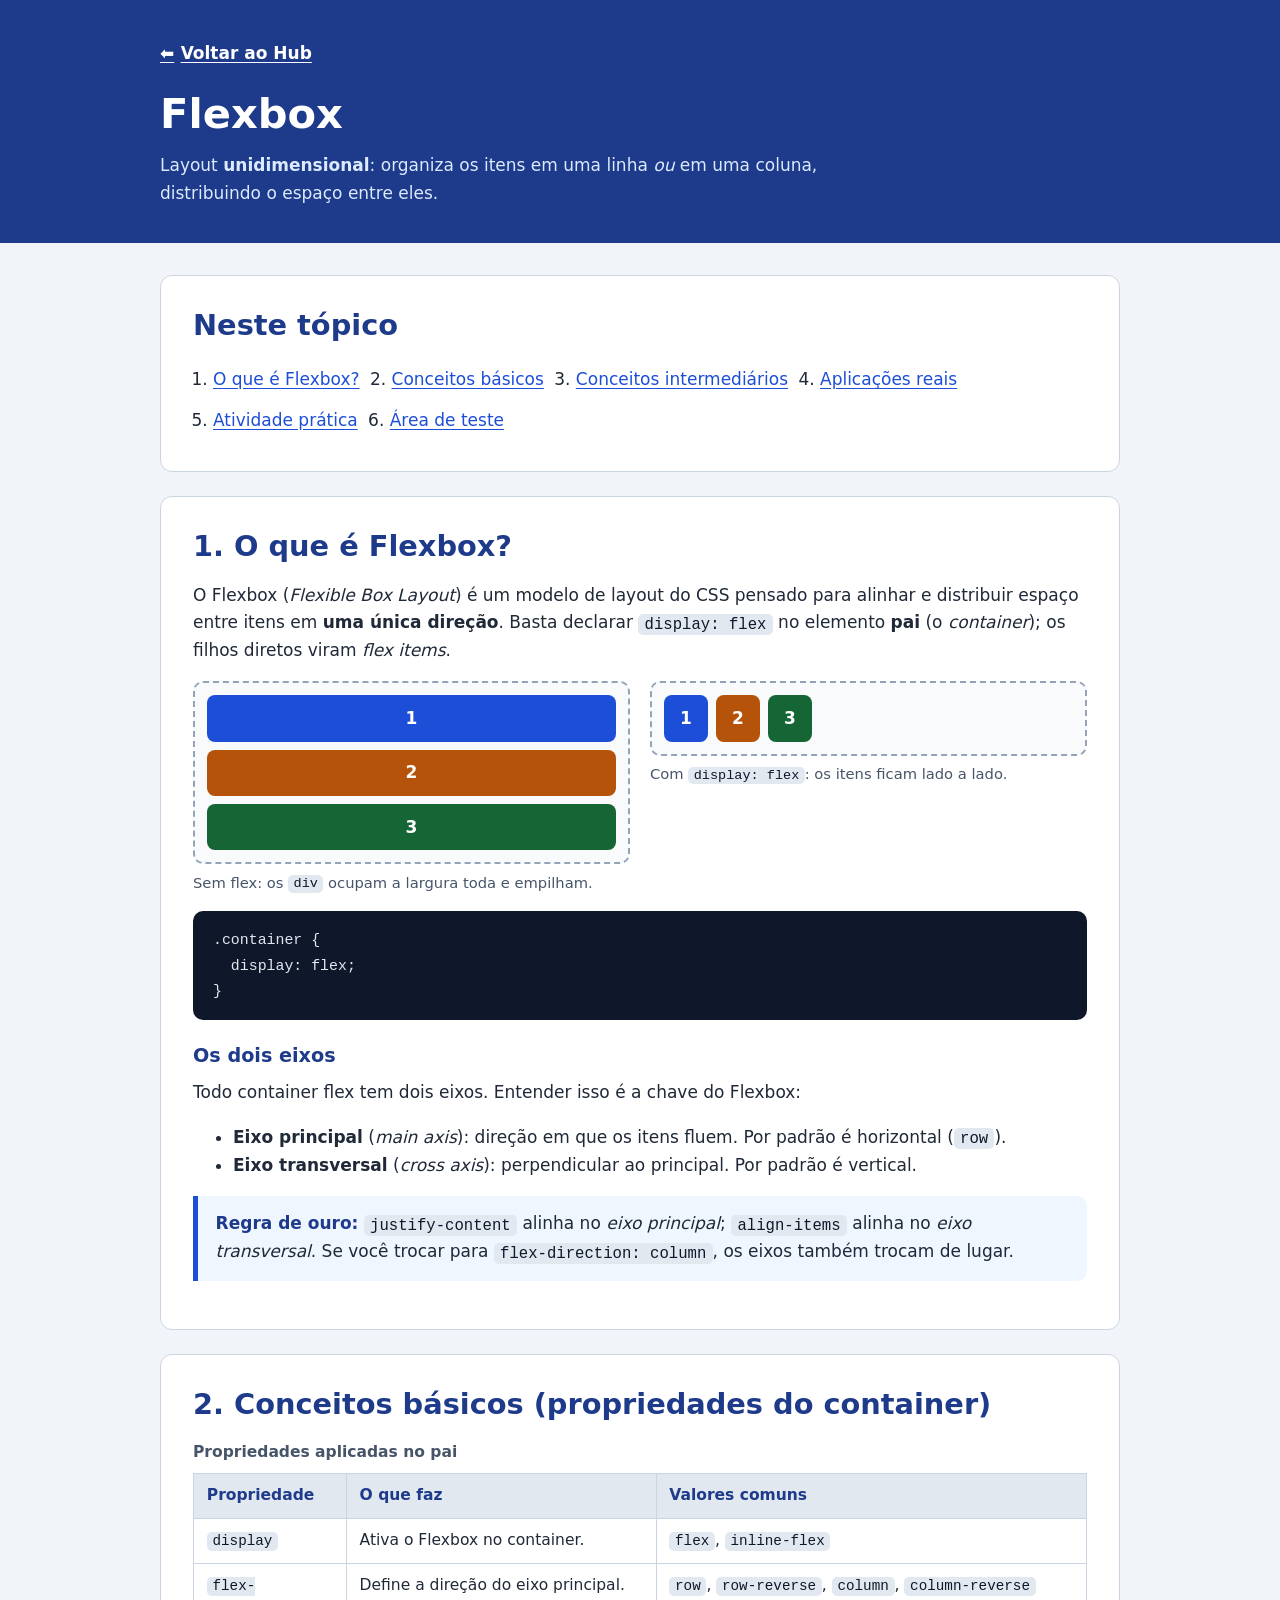
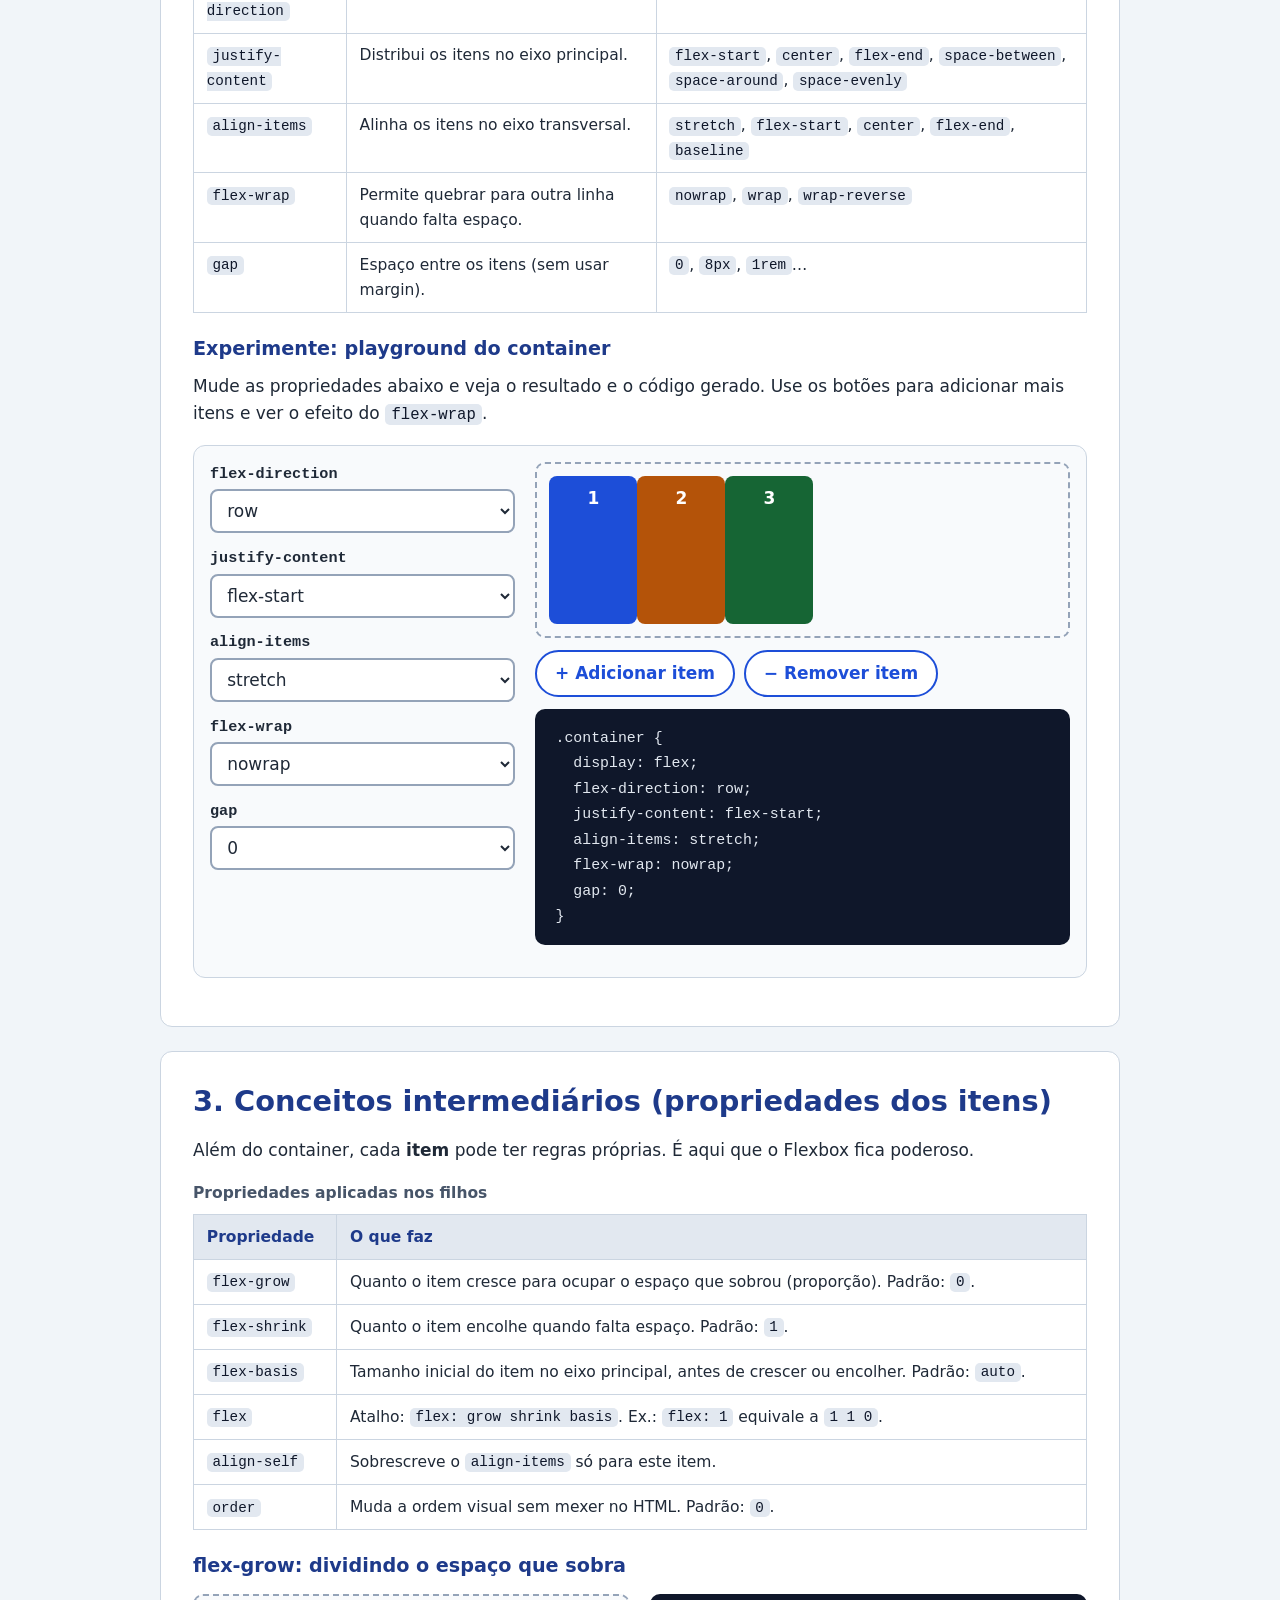
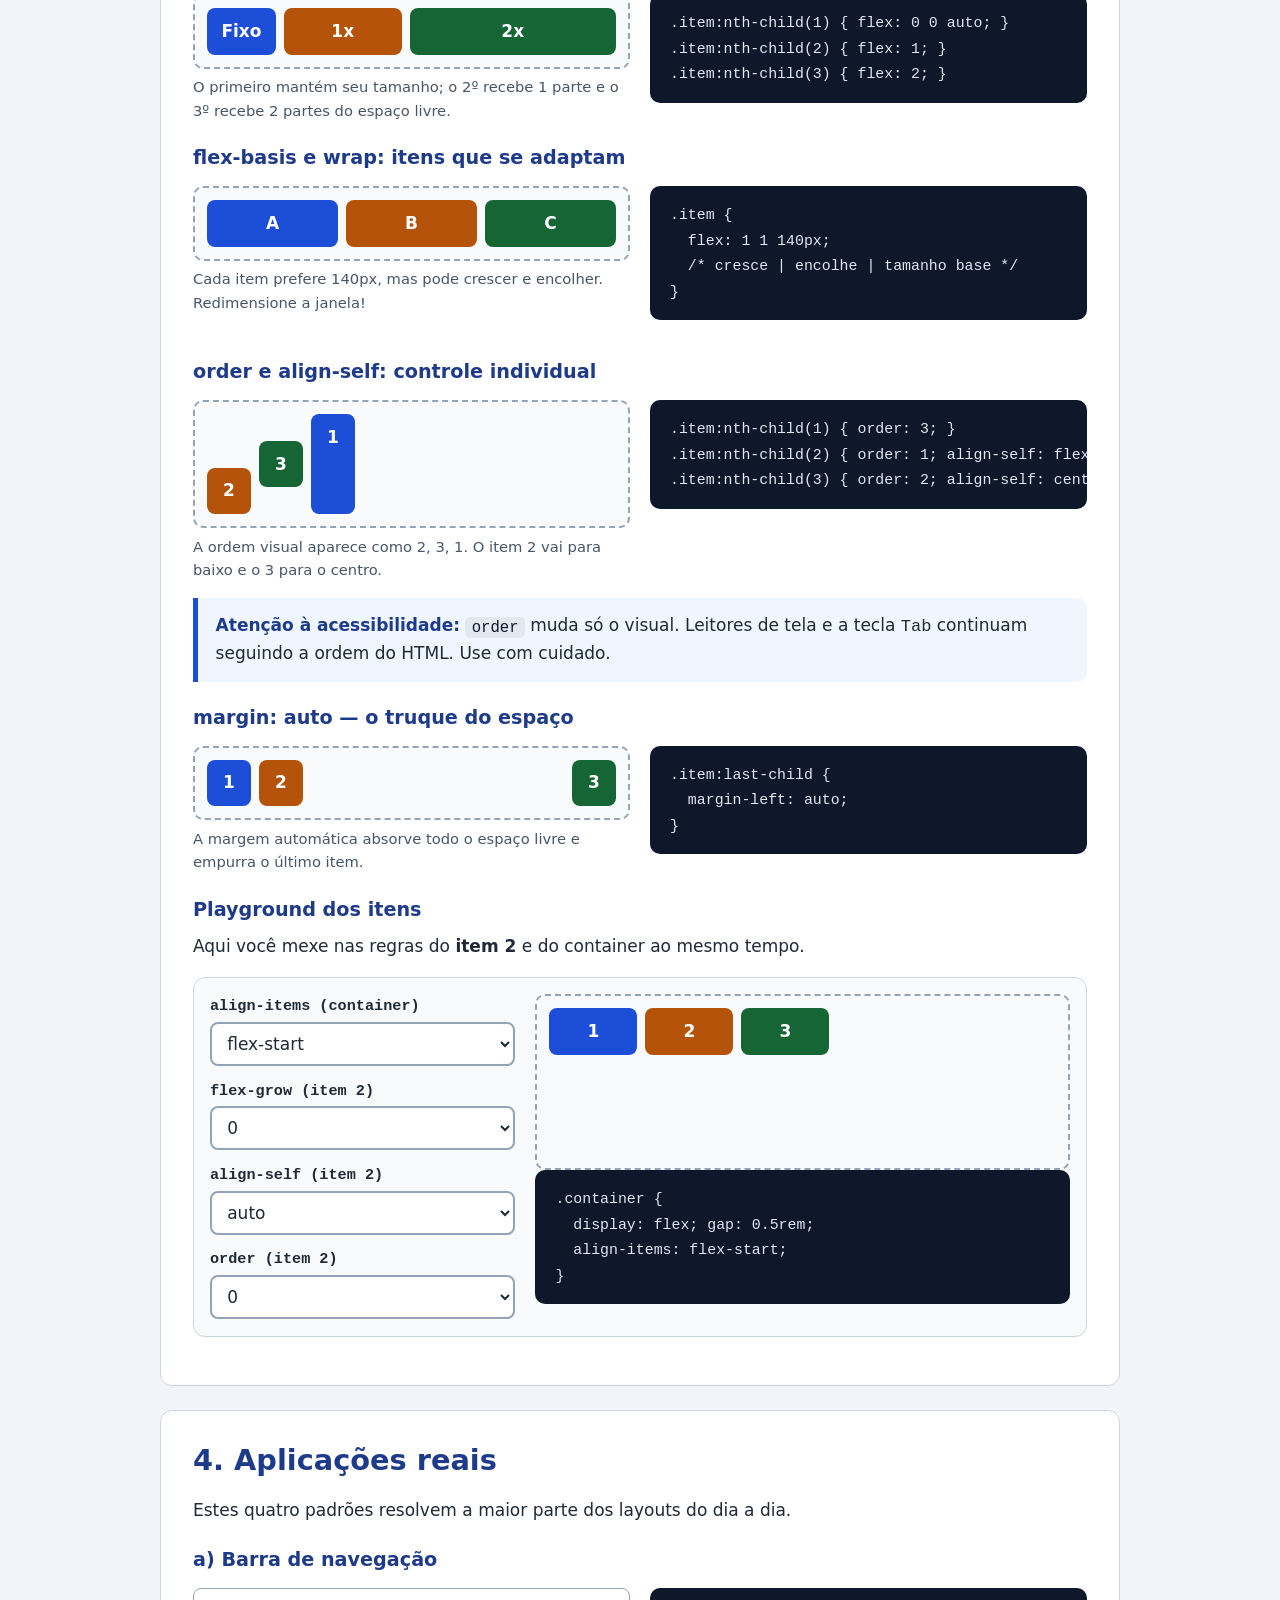
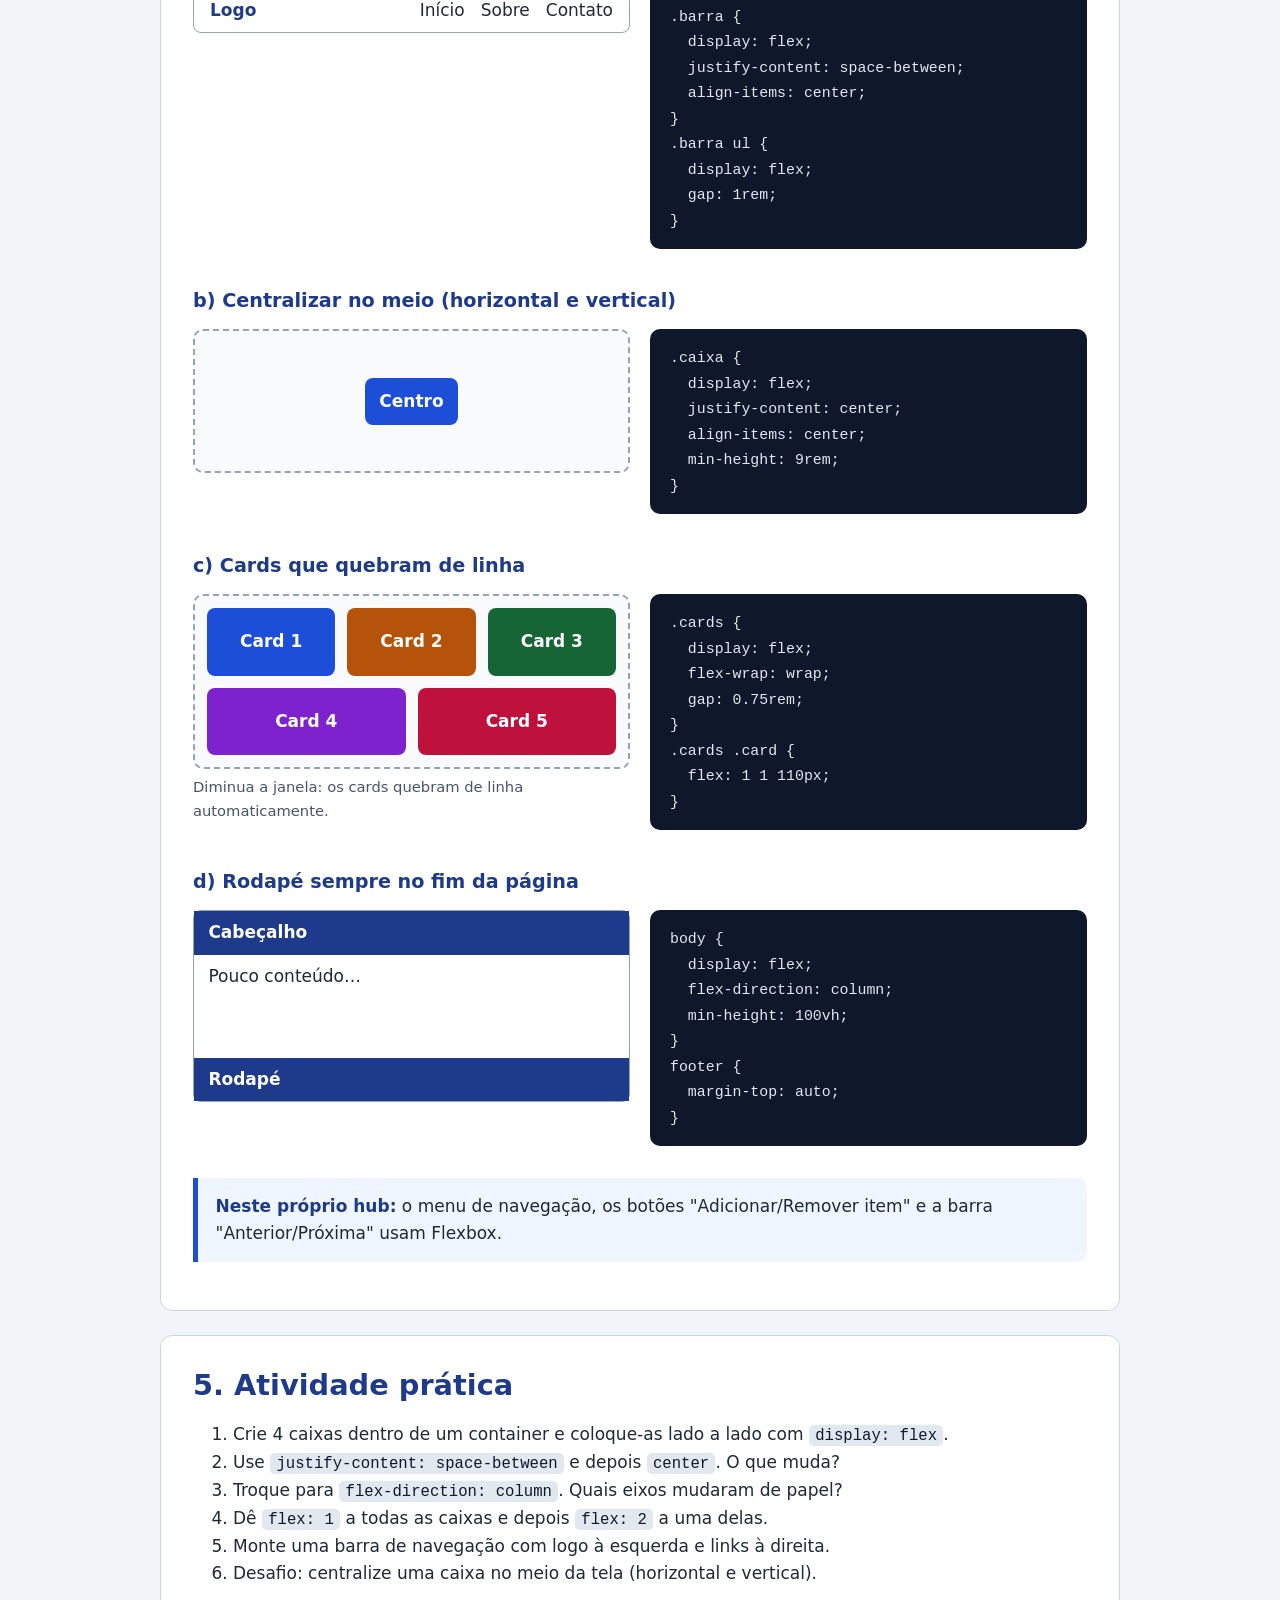
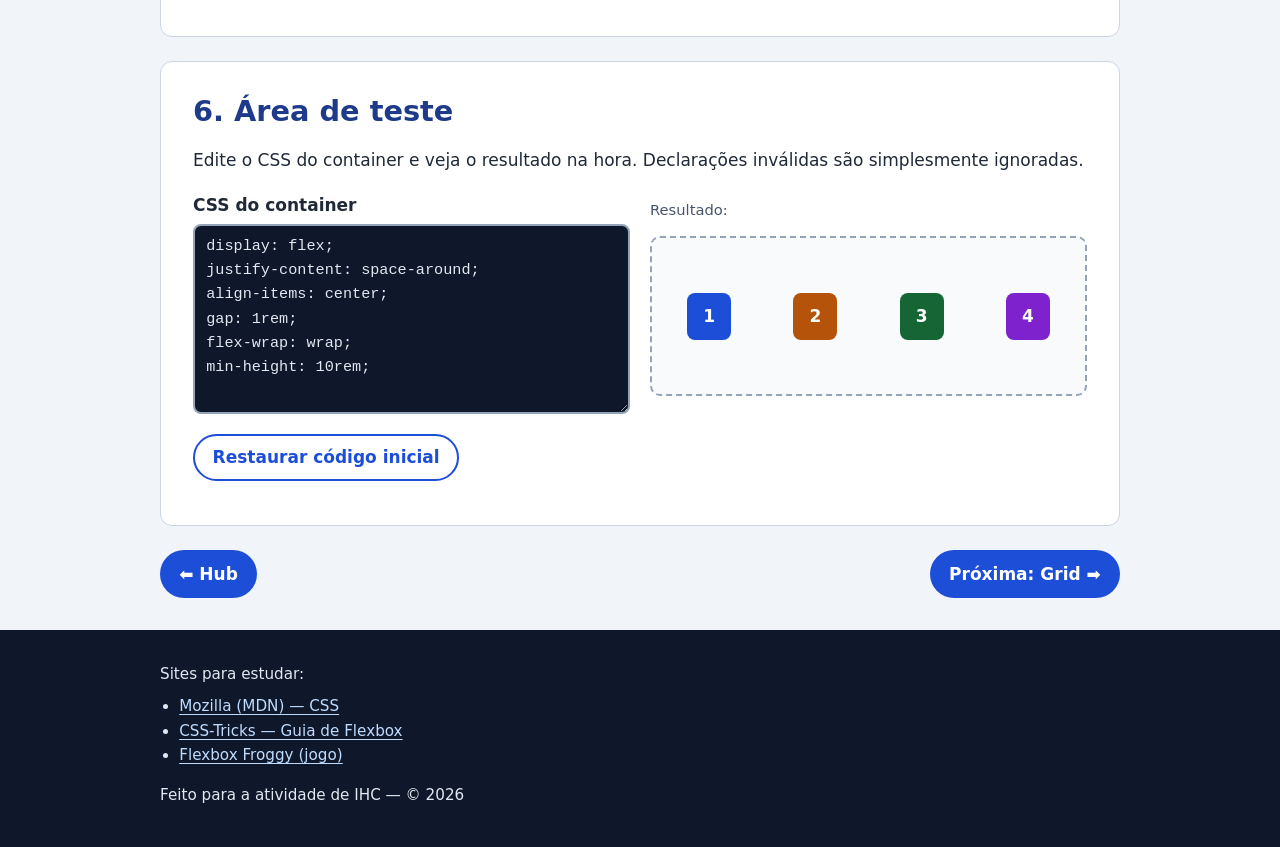
==== flexbox.html @ f67780a1 "Readme" ====
<!DOCTYPE html>
<html lang="pt-BR">
<head>
  <meta charset="UTF-8">
  <meta name="viewport" content="width=device-width, initial-scale=1.0">
  <title>Flexbox — Hub de Aulas</title>
  <meta name="description" content="Conceitos básicos e intermediários de Flexbox, com exemplos práticos e playground interativo.">
  <link rel="stylesheet" href="hub.css">
  <link rel="stylesheet" href="flexbox.css">
  <script src="aprenda.js" defer></script>
</head>
<body>
  <a class="pular-link" href="#conteudo">Pular para o conteúdo</a>

  <header class="topo">
    <div class="topo-conteudo">
      <a class="voltar" href="index.html"><span aria-hidden="true">⬅</span> Voltar ao Hub</a>
      <h1>Flexbox</h1>
      <p>Layout <strong>unidimensional</strong>: organiza os itens em uma linha <em>ou</em> em uma coluna, distribuindo o espaço entre eles.</p>
    </div>
  </header>

  <main id="conteudo">

    <nav class="secao sumario" aria-label="Neste tópico">
      <h2>Neste tópico</h2>
      <ol>
        <li><a href="#o-que-e">O que é Flexbox?</a></li>
        <li><a href="#basico">Conceitos básicos</a></li>
        <li><a href="#intermediario">Conceitos intermediários</a></li>
        <li><a href="#aplicacao">Aplicações reais</a></li>
        <li><a href="#atividade">Atividade prática</a></li>
        <li><a href="#teste">Área de teste</a></li>
      </ol>
    </nav>

    <!-- 1 -->
    <section class="secao" id="o-que-e" aria-labelledby="t-oque">
      <h2 id="t-oque">1. O que é Flexbox?</h2>
      <p>O Flexbox (<em>Flexible Box Layout</em>) é um modelo de layout do CSS pensado para alinhar e distribuir espaço entre itens em <strong>uma única direção</strong>. Basta declarar <code>display: flex</code> no elemento <strong>pai</strong> (o <em>container</em>); os filhos diretos viram <em>flex items</em>.</p>

      <div class="exemplo">
        <figure>
          <div class="demo f-sem" role="group" aria-label="Itens sem flex, empilhados">
            <div class="item">1</div><div class="item">2</div><div class="item">3</div>
          </div>
          <figcaption>Sem flex: os <code>div</code> ocupam a largura toda e empilham.</figcaption>
        </figure>
        <figure>
          <div class="demo f-linha" role="group" aria-label="Itens com flex, lado a lado">
            <div class="item">1</div><div class="item">2</div><div class="item">3</div>
          </div>
          <figcaption>Com <code>display: flex</code>: os itens ficam lado a lado.</figcaption>
        </figure>
      </div>

<pre><code>.container {
  display: flex;
}</code></pre>

      <h3>Os dois eixos</h3>
      <p>Todo container flex tem dois eixos. Entender isso é a chave do Flexbox:</p>
      <ul>
        <li><strong>Eixo principal</strong> (<em>main axis</em>): direção em que os itens fluem. Por padrão é horizontal (<code>row</code>).</li>
        <li><strong>Eixo transversal</strong> (<em>cross axis</em>): perpendicular ao principal. Por padrão é vertical.</li>
      </ul>
      <div class="nota">
        <p><strong>Regra de ouro:</strong> <code>justify-content</code> alinha no <em>eixo principal</em>; <code>align-items</code> alinha no <em>eixo transversal</em>. Se você trocar para <code>flex-direction: column</code>, os eixos também trocam de lugar.</p>
      </div>
    </section>

    <!-- 2 -->
    <section class="secao" id="basico" aria-labelledby="t-basico">
      <h2 id="t-basico">2. Conceitos básicos (propriedades do container)</h2>

      <div class="tabela-rolagem">
        <table>
          <caption>Propriedades aplicadas no <strong>pai</strong></caption>
          <thead>
            <tr><th scope="col">Propriedade</th><th scope="col">O que faz</th><th scope="col">Valores comuns</th></tr>
          </thead>
          <tbody>
            <tr><td><code>display</code></td><td>Ativa o Flexbox no container.</td><td><code>flex</code>, <code>inline-flex</code></td></tr>
            <tr><td><code>flex-direction</code></td><td>Define a direção do eixo principal.</td><td><code>row</code>, <code>row-reverse</code>, <code>column</code>, <code>column-reverse</code></td></tr>
            <tr><td><code>justify-content</code></td><td>Distribui os itens no eixo principal.</td><td><code>flex-start</code>, <code>center</code>, <code>flex-end</code>, <code>space-between</code>, <code>space-around</code>, <code>space-evenly</code></td></tr>
            <tr><td><code>align-items</code></td><td>Alinha os itens no eixo transversal.</td><td><code>stretch</code>, <code>flex-start</code>, <code>center</code>, <code>flex-end</code>, <code>baseline</code></td></tr>
            <tr><td><code>flex-wrap</code></td><td>Permite quebrar para outra linha quando falta espaço.</td><td><code>nowrap</code>, <code>wrap</code>, <code>wrap-reverse</code></td></tr>
            <tr><td><code>gap</code></td><td>Espaço entre os itens (sem usar margin).</td><td><code>0</code>, <code>8px</code>, <code>1rem</code>…</td></tr>
          </tbody>
        </table>
      </div>

      <h3>Experimente: playground do container</h3>
      <p>Mude as propriedades abaixo e veja o resultado e o código gerado. Use os botões para adicionar mais itens e ver o efeito do <code>flex-wrap</code>.</p>

      <div class="playground" data-playground>
        <div class="controles">
          <div class="controle">
            <label for="pf-dir">flex-direction</label>
            <select id="pf-dir" data-prop="flex-direction">
              <option>row</option><option>row-reverse</option><option>column</option><option>column-reverse</option>
            </select>
          </div>
          <div class="controle">
            <label for="pf-jc">justify-content</label>
            <select id="pf-jc" data-prop="justify-content">
              <option>flex-start</option><option>center</option><option>flex-end</option>
              <option>space-between</option><option>space-around</option><option>space-evenly</option>
            </select>
          </div>
          <div class="controle">
            <label for="pf-ai">align-items</label>
            <select id="pf-ai" data-prop="align-items">
              <option>stretch</option><option>flex-start</option><option>center</option><option>flex-end</option>
            </select>
          </div>
          <div class="controle">
            <label for="pf-wrap">flex-wrap</label>
            <select id="pf-wrap" data-prop="flex-wrap">
              <option>nowrap</option><option>wrap</option><option>wrap-reverse</option>
            </select>
          </div>
          <div class="controle">
            <label for="pf-gap">gap</label>
            <select id="pf-gap" data-prop="gap">
              <option>0</option><option>0.5rem</option><option>1rem</option><option>2rem</option>
            </select>
          </div>
        </div>

        <div>
          <div class="demo demo-alta" data-alvo data-base="display: flex;" role="group" aria-label="Resultado do playground">
            <div class="item">1</div><div class="item">2</div><div class="item">3</div>
          </div>
          <div class="botoes">
            <button type="button" data-add>+ Adicionar item</button>
            <button type="button" data-remove>− Remover item</button>
          </div>
          <p class="sr-only" role="status" data-status></p>
          <pre><code data-saida></code></pre>
        </div>
      </div>
    </section>

    <!-- 3 -->
    <section class="secao" id="intermediario" aria-labelledby="t-inter">
      <h2 id="t-inter">3. Conceitos intermediários (propriedades dos itens)</h2>
      <p>Além do container, cada <strong>item</strong> pode ter regras próprias. É aqui que o Flexbox fica poderoso.</p>

      <div class="tabela-rolagem">
        <table>
          <caption>Propriedades aplicadas nos <strong>filhos</strong></caption>
          <thead>
            <tr><th scope="col">Propriedade</th><th scope="col">O que faz</th></tr>
          </thead>
          <tbody>
            <tr><td><code>flex-grow</code></td><td>Quanto o item cresce para ocupar o espaço que sobrou (proporção). Padrão: <code>0</code>.</td></tr>
            <tr><td><code>flex-shrink</code></td><td>Quanto o item encolhe quando falta espaço. Padrão: <code>1</code>.</td></tr>
            <tr><td><code>flex-basis</code></td><td>Tamanho inicial do item no eixo principal, antes de crescer ou encolher. Padrão: <code>auto</code>.</td></tr>
            <tr><td><code>flex</code></td><td>Atalho: <code>flex: grow shrink basis</code>. Ex.: <code>flex: 1</code> equivale a <code>1 1 0</code>.</td></tr>
            <tr><td><code>align-self</code></td><td>Sobrescreve o <code>align-items</code> só para este item.</td></tr>
            <tr><td><code>order</code></td><td>Muda a ordem visual sem mexer no HTML. Padrão: <code>0</code>.</td></tr>
          </tbody>
        </table>
      </div>

      <h3>flex-grow: dividindo o espaço que sobra</h3>
      <div class="exemplo">
        <figure>
          <div class="demo f-grow" role="group" aria-label="Itens com flex-grow diferentes">
            <div class="item">Fixo</div><div class="item">1x</div><div class="item">2x</div>
          </div>
          <figcaption>O primeiro mantém seu tamanho; o 2º recebe 1 parte e o 3º recebe 2 partes do espaço livre.</figcaption>
        </figure>
<pre><code>.item:nth-child(1) { flex: 0 0 auto; }
.item:nth-child(2) { flex: 1; }
.item:nth-child(3) { flex: 2; }</code></pre>
      </div>

      <h3>flex-basis e wrap: itens que se adaptam</h3>
      <div class="exemplo">
        <figure>
          <div class="demo f-basis" role="group" aria-label="Itens com flex-basis">
            <div class="item">A</div><div class="item">B</div><div class="item">C</div>
          </div>
          <figcaption>Cada item prefere 140px, mas pode crescer e encolher. Redimensione a janela!</figcaption>
        </figure>
<pre><code>.item {
  flex: 1 1 140px;
  /* cresce | encolhe | tamanho base */
}</code></pre>
      </div>

      <h3>order e align-self: controle individual</h3>
      <div class="exemplo">
        <figure>
          <div class="demo f-order" role="group" aria-label="Itens com order e align-self">
            <div class="item">1</div><div class="item">2</div><div class="item">3</div>
          </div>
          <figcaption>A ordem visual aparece como 2, 3, 1. O item 2 vai para baixo e o 3 para o centro.</figcaption>
        </figure>
<pre><code>.item:nth-child(1) { order: 3; }
.item:nth-child(2) { order: 1; align-self: flex-end; }
.item:nth-child(3) { order: 2; align-self: center; }</code></pre>
      </div>
      <div class="nota">
        <p><strong>Atenção à acessibilidade:</strong> <code>order</code> muda só o visual. Leitores de tela e a tecla <kbd>Tab</kbd> continuam seguindo a ordem do HTML. Use com cuidado.</p>
      </div>

      <h3>margin: auto — o truque do espaço</h3>
      <div class="exemplo">
        <figure>
          <div class="demo f-margem" role="group" aria-label="Item empurrado para a direita com margin auto">
            <div class="item">1</div><div class="item">2</div><div class="item">3</div>
          </div>
          <figcaption>A margem automática absorve todo o espaço livre e empurra o último item.</figcaption>
        </figure>
<pre><code>.item:last-child {
  margin-left: auto;
}</code></pre>
      </div>

      <h3>Playground dos itens</h3>
      <p>Aqui você mexe nas regras do <strong>item 2</strong> e do container ao mesmo tempo.</p>
      <div class="playground" data-playground>
        <div class="controles">
          <div class="controle">
            <label for="pi-ai">align-items (container)</label>
            <select id="pi-ai" data-prop="align-items">
              <option>flex-start</option><option>center</option><option>flex-end</option><option>stretch</option>
            </select>
          </div>
          <div class="controle">
            <label for="pi-grow">flex-grow (item 2)</label>
            <select id="pi-grow" data-prop="flex-grow" data-item="2" data-padrao="0">
              <option>0</option><option>1</option><option>2</option><option>3</option>
            </select>
          </div>
          <div class="controle">
            <label for="pi-self">align-self (item 2)</label>
            <select id="pi-self" data-prop="align-self" data-item="2" data-padrao="auto">
              <option>auto</option><option>flex-start</option><option>center</option><option>flex-end</option><option>stretch</option>
            </select>
          </div>
          <div class="controle">
            <label for="pi-order">order (item 2)</label>
            <select id="pi-order" data-prop="order" data-item="2" data-padrao="0">
              <option>0</option><option>-1</option><option>1</option><option>2</option>
            </select>
          </div>
        </div>
        <div>
          <div class="demo demo-alta" data-alvo data-base="display: flex; gap: 0.5rem;" role="group" aria-label="Resultado do playground dos itens">
            <div class="item">1</div><div class="item">2</div><div class="item">3</div>
          </div>
          <pre><code data-saida></code></pre>
        </div>
      </div>
    </section>

    <!-- 4 -->
    <section class="secao" id="aplicacao" aria-labelledby="t-aplic">
      <h2 id="t-aplic">4. Aplicações reais</h2>
      <p>Estes quatro padrões resolvem a maior parte dos layouts do dia a dia.</p>

      <h3>a) Barra de navegação</h3>
      <div class="exemplo">
        <figure>
          <div class="f-nav" role="group" aria-label="Exemplo de barra de navegação">
            <strong>Logo</strong>
            <ul><li>Início</li><li>Sobre</li><li>Contato</li></ul>
          </div>
        </figure>
<pre><code>.barra {
  display: flex;
  justify-content: space-between;
  align-items: center;
}
.barra ul {
  display: flex;
  gap: 1rem;
}</code></pre>
      </div>

      <h3>b) Centralizar no meio (horizontal e vertical)</h3>
      <div class="exemplo">
        <figure>
          <div class="demo f-centro" role="group" aria-label="Item centralizado">
            <div class="item">Centro</div>
          </div>
        </figure>
<pre><code>.caixa {
  display: flex;
  justify-content: center;
  align-items: center;
  min-height: 9rem;
}</code></pre>
      </div>

      <h3>c) Cards que quebram de linha</h3>
      <div class="exemplo">
        <figure>
          <div class="demo f-cards" role="group" aria-label="Cards em flex wrap">
            <div class="item">Card 1</div><div class="item">Card 2</div><div class="item">Card 3</div>
            <div class="item">Card 4</div><div class="item">Card 5</div>
          </div>
          <figcaption>Diminua a janela: os cards quebram de linha automaticamente.</figcaption>
        </figure>
<pre><code>.cards {
  display: flex;
  flex-wrap: wrap;
  gap: 0.75rem;
}
.cards .card {
  flex: 1 1 110px;
}</code></pre>
      </div>

      <h3>d) Rodapé sempre no fim da página</h3>
      <div class="exemplo">
        <figure>
          <div class="f-pagina" role="group" aria-label="Página com rodapé no fim">
            <div class="topo-mini">Cabeçalho</div>
            <div class="conteudo-mini">Pouco conteúdo…</div>
            <div class="rodape-mini">Rodapé</div>
          </div>
        </figure>
<pre><code>body {
  display: flex;
  flex-direction: column;
  min-height: 100vh;
}
footer {
  margin-top: auto;
}</code></pre>
      </div>

      <div class="nota">
        <p><strong>Neste próprio hub:</strong> o menu de navegação, os botões "Adicionar/Remover item" e a barra "Anterior/Próxima" usam Flexbox.</p>
      </div>
    </section>

    <!-- 5 -->
    <section class="secao" id="atividade" aria-labelledby="t-ativ">
      <h2 id="t-ativ">5. Atividade prática</h2>
      <ol>
        <li>Crie 4 caixas dentro de um container e coloque-as lado a lado com <code>display: flex</code>.</li>
        <li>Use <code>justify-content: space-between</code> e depois <code>center</code>. O que muda?</li>
        <li>Troque para <code>flex-direction: column</code>. Quais eixos mudaram de papel?</li>
        <li>Dê <code>flex: 1</code> a todas as caixas e depois <code>flex: 2</code> a uma delas.</li>
        <li>Monte uma barra de navegação com logo à esquerda e links à direita.</li>
        <li>Desafio: centralize uma caixa no meio da tela (horizontal e vertical).</li>
      </ol>
    </section>

    <!-- 6 -->
    <section class="secao" id="teste" aria-labelledby="t-teste">
      <h2 id="t-teste">6. Área de teste</h2>
      <p>Edite o CSS do container e veja o resultado na hora. Declarações inválidas são simplesmente ignoradas.</p>
      <div class="teste">
        <div>
          <label for="editor-flex">CSS do container</label>
<textarea id="editor-flex" data-editor data-alvo="alvo-flex" spellcheck="false" rows="7">display: flex;
justify-content: space-around;
align-items: center;
gap: 1rem;
flex-wrap: wrap;
min-height: 10rem;</textarea>
          <div class="botoes"><button type="button" data-reset="editor-flex">Restaurar código inicial</button></div>
        </div>
        <div>
          <p id="rotulo-flex" class="legenda">Resultado:</p>
          <div class="demo" id="alvo-flex" role="group" aria-labelledby="rotulo-flex">
            <div class="item">1</div><div class="item">2</div><div class="item">3</div><div class="item">4</div>
          </div>
        </div>
      </div>
    </section>

    <nav class="entre-aulas" aria-label="Navegação entre aulas">
      <a href="index.html"><span aria-hidden="true">⬅</span>&nbsp;Hub</a>
      <a href="grid.html">Próxima: Grid&nbsp;<span aria-hidden="true">➡</span></a>
    </nav>
  </main>

  <footer class="rodape">
    <div class="rodape-conteudo">
      <p>Sites para estudar:</p>
      <ul>
        <li><a href="https://developer.mozilla.org/pt-BR/docs/Web/CSS">Mozilla (MDN) — CSS</a></li>
        <li><a href="https://css-tricks.com/snippets/css/a-guide-to-flexbox/">CSS-Tricks — Guia de Flexbox</a></li>
        <li><a href="https://flexboxfroggy.com/#pt-br">Flexbox Froggy (jogo)</a></li>
      </ul>
      <p>Feito para a atividade de IHC — © 2026</p>
    </div>
  </footer>
</body>
</html>
---- hub.css ----
/* =========================================================
   Hub de Aulas — Flexbox e Grid
   Estilos compartilhados por todas as páginas do hub
   ========================================================= */

:root {
  --azul: #1d4ed8;
  --azul-escuro: #1e3a8a;
  --fundo: #f1f5f9;
  --branco: #ffffff;
  --texto: #1f2937;
  --suave: #475569;
  --borda: #cbd5e1;
  --destaque: #b45309;
  --codigo-bg: #0f172a;
  --raio: 12px;
  --sombra: 0 4px 14px rgb(15 23 42 / 0.10);
  --fonte: "Segoe UI", system-ui, -apple-system, Roboto, Arial, sans-serif;
  --fonte-codigo: ui-monospace, "Cascadia Code", Consolas, "Courier New", monospace;
}

*, *::before, *::after { box-sizing: border-box; }

html { scroll-behavior: smooth; }

body {
  margin: 0;
  font-family: var(--fonte);
  font-size: 1.0625rem;
  line-height: 1.6;
  color: var(--texto);
  background: var(--fundo);
}

h1, h2, h3 { line-height: 1.25; color: var(--azul-escuro); margin: 0 0 0.6em; }
h1 { font-size: clamp(1.8rem, 5vw, 2.6rem); }
h2 { font-size: clamp(1.4rem, 3.5vw, 1.8rem); }
h3 { font-size: 1.2rem; margin-top: 1.5rem; }
p  { margin: 0 0 1em; }

a { color: var(--azul); text-underline-offset: 3px; }
a:hover { color: var(--azul-escuro); }

:focus-visible { outline: 3px solid var(--destaque); outline-offset: 3px; border-radius: 4px; }

.sr-only {
  position: absolute; width: 1px; height: 1px; padding: 0; margin: -1px;
  overflow: hidden; clip: rect(0, 0, 0, 0); white-space: nowrap; border: 0;
}

.pular-link {
  position: absolute; left: 1rem; top: -4rem;
  background: var(--azul-escuro); color: #fff;
  padding: 0.75rem 1rem; border-radius: 0 0 var(--raio) var(--raio);
  z-index: 100; transition: top 0.2s;
}
.pular-link:focus { top: 0; color: #fff; }

@media (prefers-reduced-motion: reduce) {
  * { animation: none !important; transition: none !important; scroll-behavior: auto !important; }
}

/* ---------- Cabeçalho ---------- */
.topo {
  background: var(--azul-escuro);
  color: #fff;
  padding: 2rem 1rem 2.25rem;
}
.topo-conteudo { width: min(100%, 960px); margin-inline: auto; }
.topo h1 { color: #fff; margin-bottom: 0.3em; }
.topo p { margin: 0; max-width: 62ch; color: #dbeafe; }

.voltar {
  display: inline-flex; align-items: center; gap: 0.4rem;
  min-height: 44px; margin-bottom: 0.75rem;
  color: #fff; font-weight: 600;
}
.voltar:hover { color: #bfdbfe; }

/* ---------- Conteúdo ---------- */
main { width: min(100% - 2rem, 960px); margin: 2rem auto; }

.secao {
  background: var(--branco);
  border: 1px solid var(--borda);
  border-radius: var(--raio);
  padding: clamp(1.25rem, 3vw, 2rem);
  margin-bottom: 1.5rem;
}

.sumario ol { margin: 0; padding-left: 1.25rem; display: flex; flex-wrap: wrap; gap: 0.25rem 2rem; }
.sumario a { display: inline-block; padding: 0.3rem 0; }

code {
  font-family: var(--fonte-codigo);
  font-size: 0.92em;
  background: #e2e8f0;
  color: #0f172a;
  padding: 0.1em 0.4em;
  border-radius: 5px;
}

pre {
  background: var(--codigo-bg);
  color: #e2e8f0;
  padding: 1rem 1.25rem;
  border-radius: 10px;
  overflow-x: auto;
  line-height: 1.5;
  tab-size: 2;
  margin: 0 0 1rem;
}
pre code { background: none; color: inherit; padding: 0; font-size: 0.93rem; }

.nota {
  border-left: 5px solid var(--azul);
  background: #eff6ff;
  padding: 0.9rem 1.1rem;
  border-radius: 0 10px 10px 0;
  margin: 1rem 0;
}
.nota strong:first-child { color: var(--azul-escuro); }
.nota p:last-child { margin-bottom: 0; }

/* ---------- Tabelas ---------- */
.tabela-rolagem { overflow-x: auto; margin-bottom: 1rem; }
table { border-collapse: collapse; width: 100%; min-width: 520px; font-size: 0.97rem; }
caption { text-align: left; font-weight: 700; padding-bottom: 0.5rem; color: var(--suave); }
th, td { text-align: left; padding: 0.6rem 0.8rem; border: 1px solid var(--borda); vertical-align: top; }
th { background: #e2e8f0; color: var(--azul-escuro); }

/* ---------- Exemplo: texto + demonstração lado a lado ---------- */
.exemplo {
  display: grid;
  grid-template-columns: repeat(auto-fit, minmax(300px, 1fr));
  gap: 1.25rem;
  align-items: start;
  margin: 1rem 0;
}
.exemplo figure { margin: 0; }
.exemplo figcaption, .legenda { font-size: 0.92rem; color: var(--suave); margin-top: 0.4rem; }

/* ---------- Demonstrações visuais ---------- */
.demo {
  background: #f8fafc;
  border: 2px dashed #94a3b8;
  border-radius: 10px;
  padding: 0.75rem;
  min-height: 4.5rem;
}
.demo-alta { min-height: 11rem; }

.item {
  background: #1d4ed8;
  color: #fff;
  padding: 0.6rem 0.9rem;
  border-radius: 8px;
  font-weight: 700;
  text-align: center;
  min-width: 2.75rem;
}
.item:nth-child(6n+2) { background: #b45309; }
.item:nth-child(6n+3) { background: #166534; }
.item:nth-child(6n+4) { background: #7e22ce; }
.item:nth-child(6n+5) { background: #be123c; }
.item:nth-child(6n+6) { background: #0e7490; }

/* ---------- Playground ---------- */
.playground {
  display: grid;
  grid-template-columns: minmax(220px, 0.8fr) 1.4fr;
  gap: 1.25rem;
  align-items: start;
  background: #f8fafc;
  border: 1px solid var(--borda);
  border-radius: var(--raio);
  padding: 1rem;
  margin: 1rem 0;
}
.controles { display: grid; gap: 0.8rem; }
.controle label { display: block; font-weight: 600; font-size: 0.95rem; margin-bottom: 0.2rem; font-family: var(--fonte-codigo); }

select, textarea {
  width: 100%;
  font: inherit;
  min-height: 44px;
  padding: 0.5rem 0.7rem;
  border: 2px solid #94a3b8;
  border-radius: 8px;
  background: #fff;
  color: var(--texto);
}
select:hover, textarea:hover { border-color: var(--azul); }

.botoes { display: flex; flex-wrap: wrap; gap: 0.6rem; margin: 0.75rem 0; }
button {
  font: inherit; font-weight: 700;
  min-height: 44px; padding: 0.5rem 1.1rem;
  border-radius: 999px;
  border: 2px solid var(--azul);
  background: #fff; color: var(--azul);
  cursor: pointer;
}
button:hover { background: var(--azul); color: #fff; }

/* ---------- Área de teste ---------- */
.teste { display: grid; grid-template-columns: repeat(auto-fit, minmax(280px, 1fr)); gap: 1.25rem; align-items: start; }
.teste textarea {
  font-family: var(--fonte-codigo);
  font-size: 0.95rem;
  min-height: 10rem;
  background: var(--codigo-bg);
  color: #e2e8f0;
  line-height: 1.6;
  resize: vertical;
}
.teste label { font-weight: 600; display: block; margin-bottom: 0.3rem; }

/* ---------- Cards do hub ---------- */
.cards { display: grid; grid-template-columns: repeat(auto-fit, minmax(270px, 1fr)); gap: 1.25rem; }
a.card {
  display: block;
  background: var(--branco);
  border: 1px solid var(--borda);
  border-radius: var(--raio);
  padding: 1.5rem;
  text-decoration: none;
  color: var(--texto);
  transition: transform 0.15s, box-shadow 0.15s;
}
a.card:hover { transform: translateY(-3px); box-shadow: var(--sombra); }
a.card h2 { font-size: 1.35rem; }
a.card .ver { color: var(--azul); font-weight: 700; margin: 0; }

/* ---------- Navegação entre aulas ---------- */
.entre-aulas { display: flex; justify-content: space-between; flex-wrap: wrap; gap: 0.75rem; margin-bottom: 2rem; }
.entre-aulas a {
  display: inline-flex; align-items: center; min-height: 48px;
  padding: 0.6rem 1.2rem; border-radius: 999px;
  background: var(--azul); color: #fff; font-weight: 700; text-decoration: none;
}
.entre-aulas a:hover { background: var(--azul-escuro); color: #fff; }

/* ---------- Rodapé ---------- */
.rodape { background: #0f172a; color: #e2e8f0; padding: 2rem 1rem; font-size: 0.95rem; }
.rodape-conteudo { width: min(100%, 960px); margin-inline: auto; }
.rodape a { color: #bfdbfe; }
.rodape ul { padding-left: 1.2rem; margin: 0 0 1rem; }
.rodape p { margin-bottom: 0.5rem; }

/* ---------- Responsividade ---------- */
@media (max-width: 760px) {
  .playground { grid-template-columns: 1fr; }
  .entre-aulas a { width: 100%; justify-content: center; }
}
---- flexbox.css ----
/* Flexbox — estilos das demonstrações desta página */

/* Sem flex: itens em bloco, um embaixo do outro */
.f-sem { display: block; }
.f-sem .item { margin-bottom: 0.5rem; }
.f-sem .item:last-child { margin-bottom: 0; }

/* Com flex: itens lado a lado */
.f-linha { display: flex; gap: 0.5rem; }

/* Alturas diferentes para ver align-items / align-self */
.f-alturas { display: flex; gap: 0.5rem; align-items: flex-start; min-height: 9rem; }
.f-alturas .alto  { padding-block: 2rem; }
.f-alturas .medio { padding-block: 1rem; }

/* flex-grow: itens dividem o espaço sobrante */
.f-grow { display: flex; gap: 0.5rem; }
.f-grow .item:nth-child(1) { flex: 0 0 auto; }
.f-grow .item:nth-child(2) { flex: 1; }
.f-grow .item:nth-child(3) { flex: 2; }

/* flex-basis + shrink */
.f-basis { display: flex; gap: 0.5rem; }
.f-basis .item { flex: 1 1 140px; }

/* order e align-self */
.f-order { display: flex; gap: 0.5rem; min-height: 8rem; }
.f-order .item:nth-child(1) { order: 3; }
.f-order .item:nth-child(2) { order: 1; align-self: flex-end; }
.f-order .item:nth-child(3) { order: 2; align-self: center; }

/* margin: auto empurra o item para o lado */
.f-margem { display: flex; gap: 0.5rem; }
.f-margem .item:last-child { margin-left: auto; }

/* Aplicação 1: barra de navegação */
.f-nav {
  display: flex;
  justify-content: space-between;
  align-items: center;
  gap: 1rem;
  background: #fff;
  border: 1px solid #94a3b8;
  border-radius: 8px;
  padding: 0.5rem 1rem;
}
.f-nav strong { color: #1e3a8a; }
.f-nav ul { display: flex; gap: 1rem; list-style: none; margin: 0; padding: 0; }

/* Aplicação 2: centralizar no meio da caixa */
.f-centro {
  display: flex;
  justify-content: center;
  align-items: center;
  min-height: 9rem;
}

/* Aplicação 3: cards que quebram de linha */
.f-cards { display: flex; flex-wrap: wrap; gap: 0.75rem; }
.f-cards .item { flex: 1 1 110px; padding-block: 1.25rem; }

/* Aplicação 4: rodapé empurrado para o fim */
.f-pagina { display: flex; flex-direction: column; min-height: 12rem; background: #fff; border: 1px solid #94a3b8; border-radius: 8px; }
.f-pagina .topo-mini, .f-pagina .rodape-mini { background: #1e3a8a; color: #fff; padding: 0.5rem 0.9rem; font-weight: 700; }
.f-pagina .conteudo-mini { padding: 0.5rem 0.9rem; }
.f-pagina .rodape-mini { margin-top: auto; }

/* Playground: itens um pouco maiores para o wrap aparecer */
.demo[data-alvo] .item { min-width: 5.5rem; }
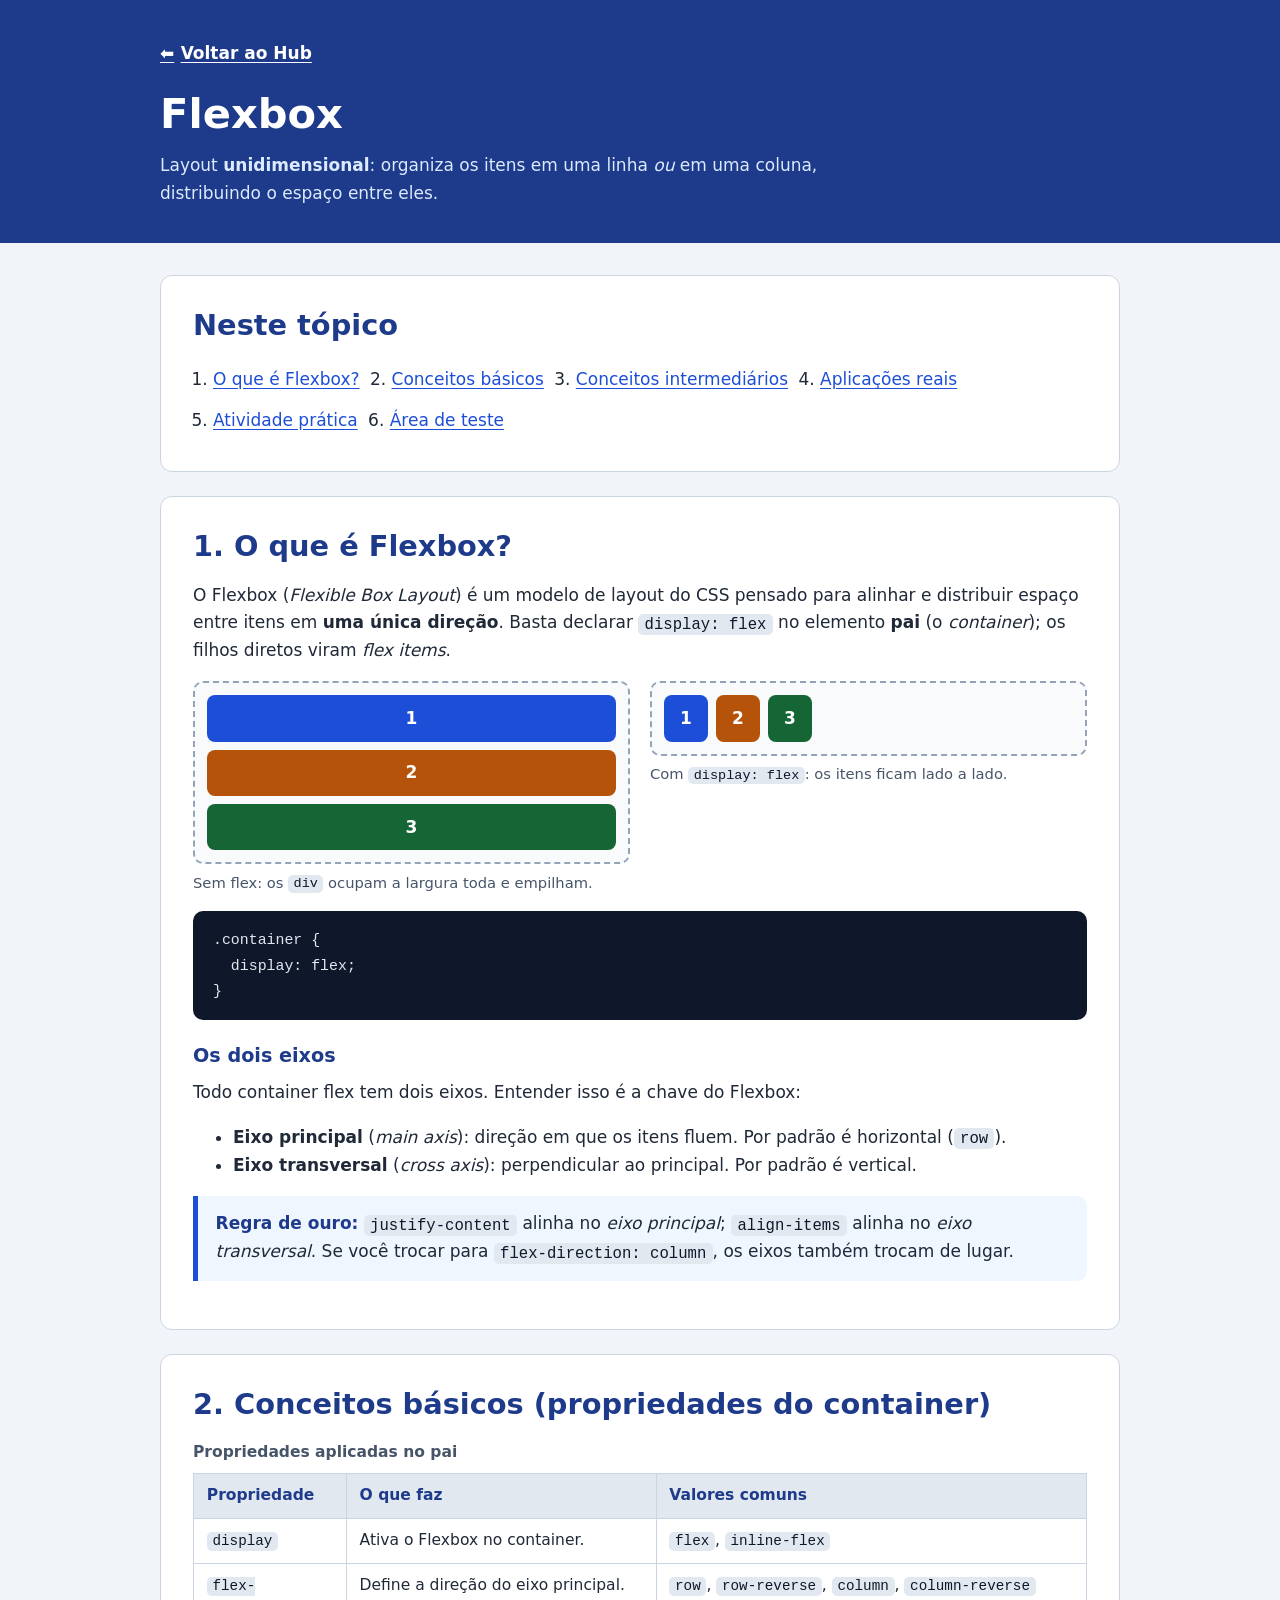
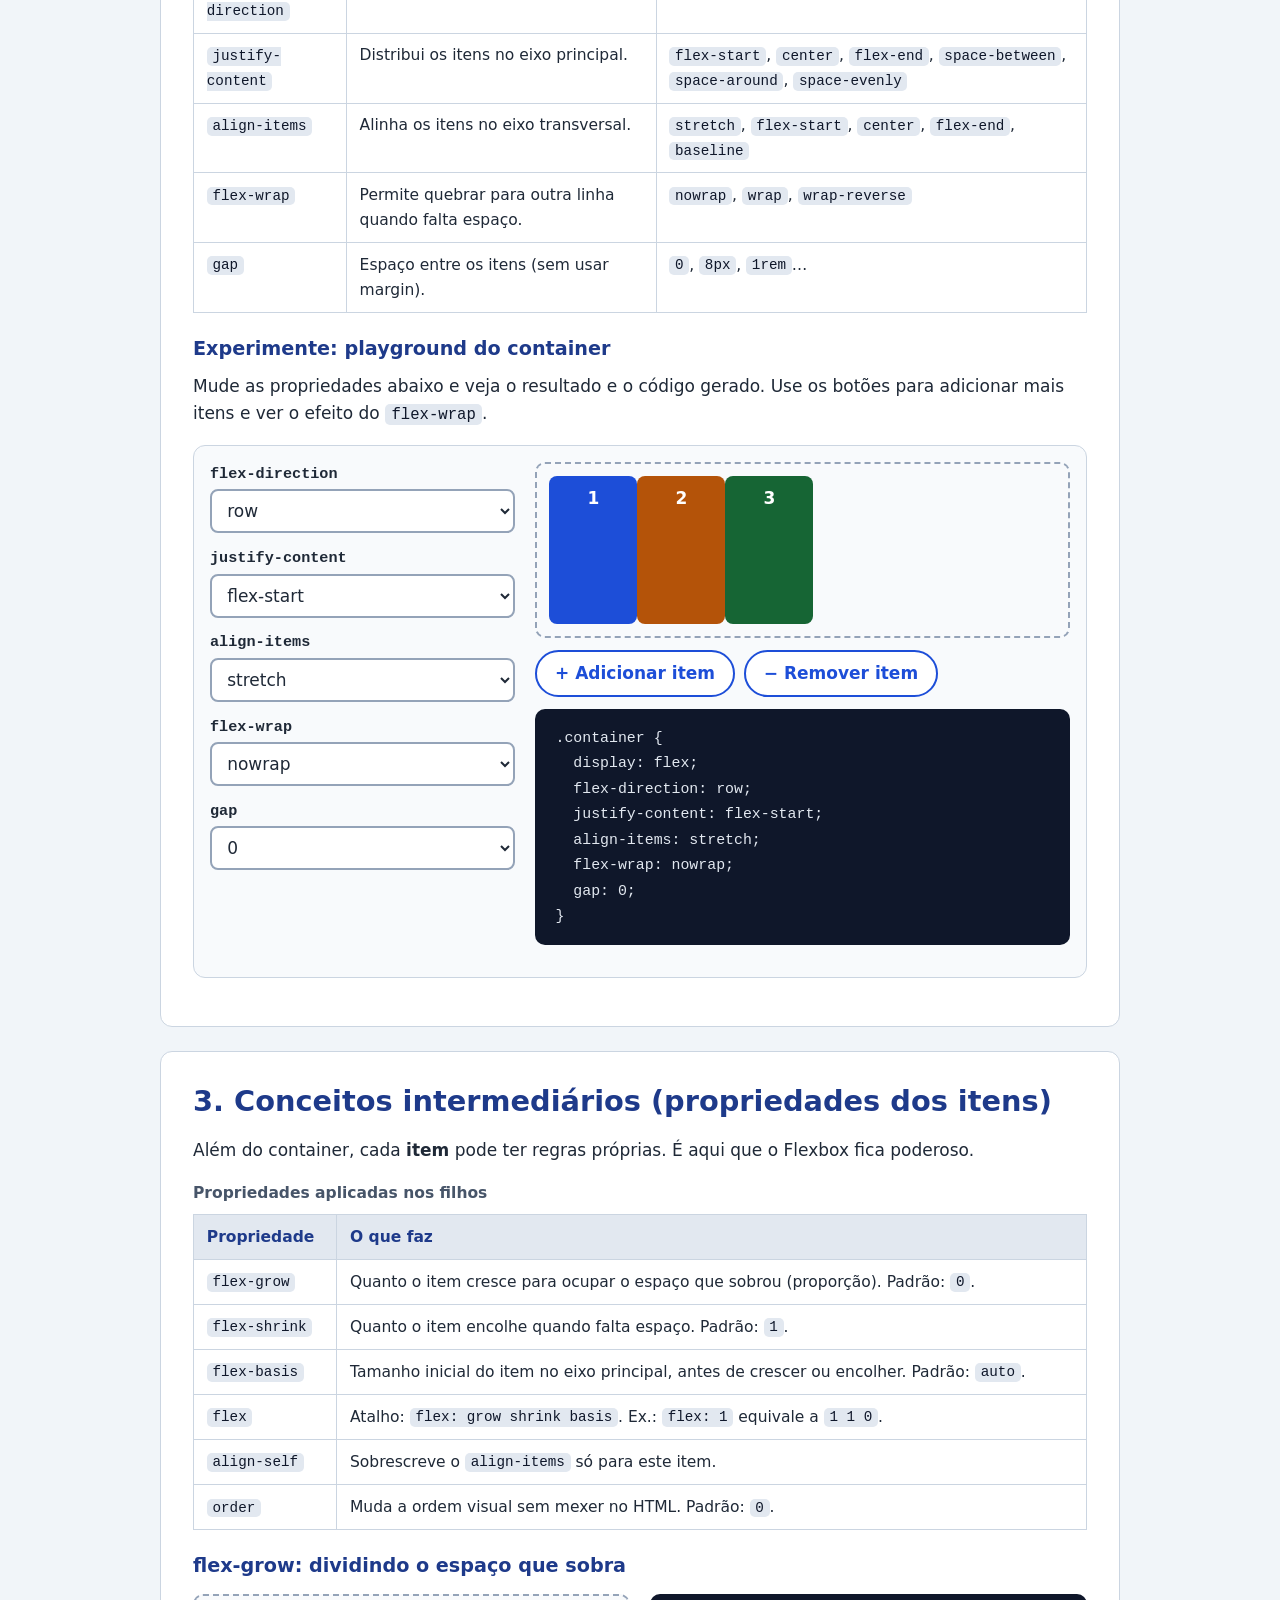
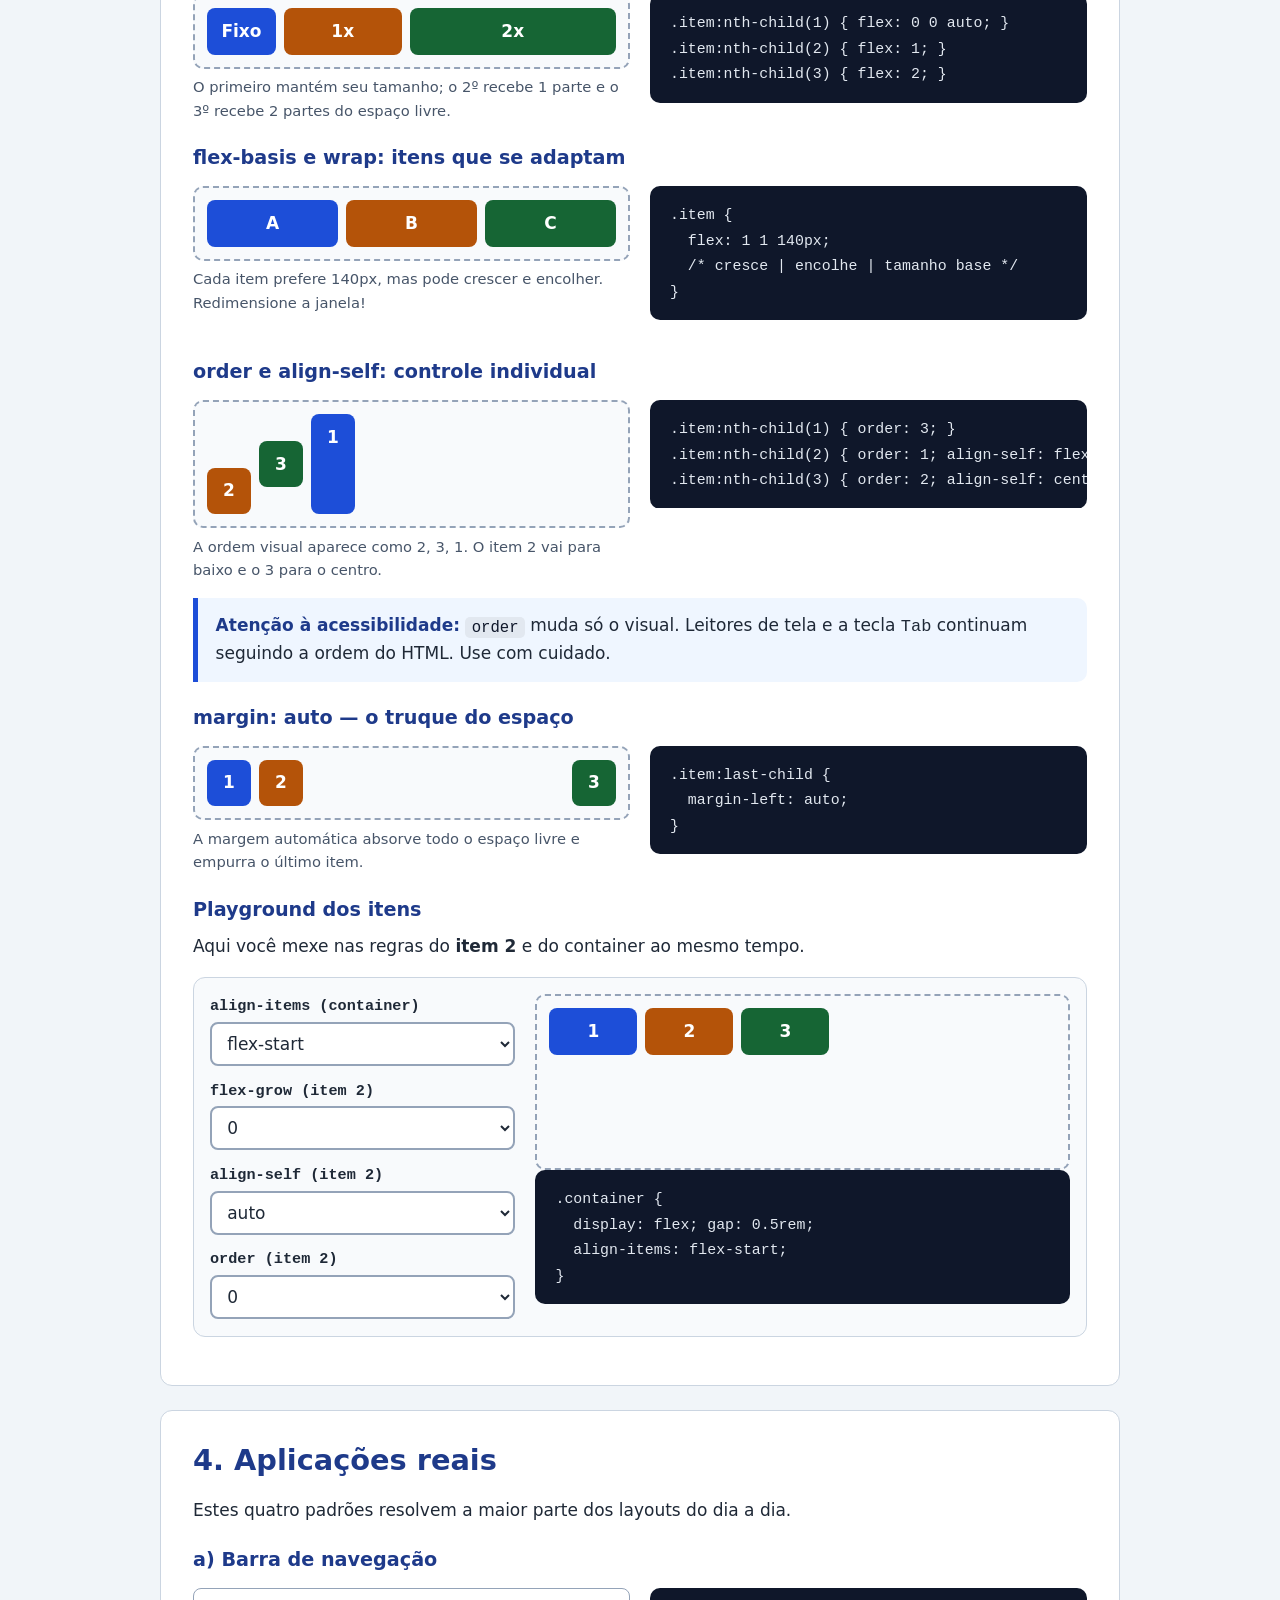
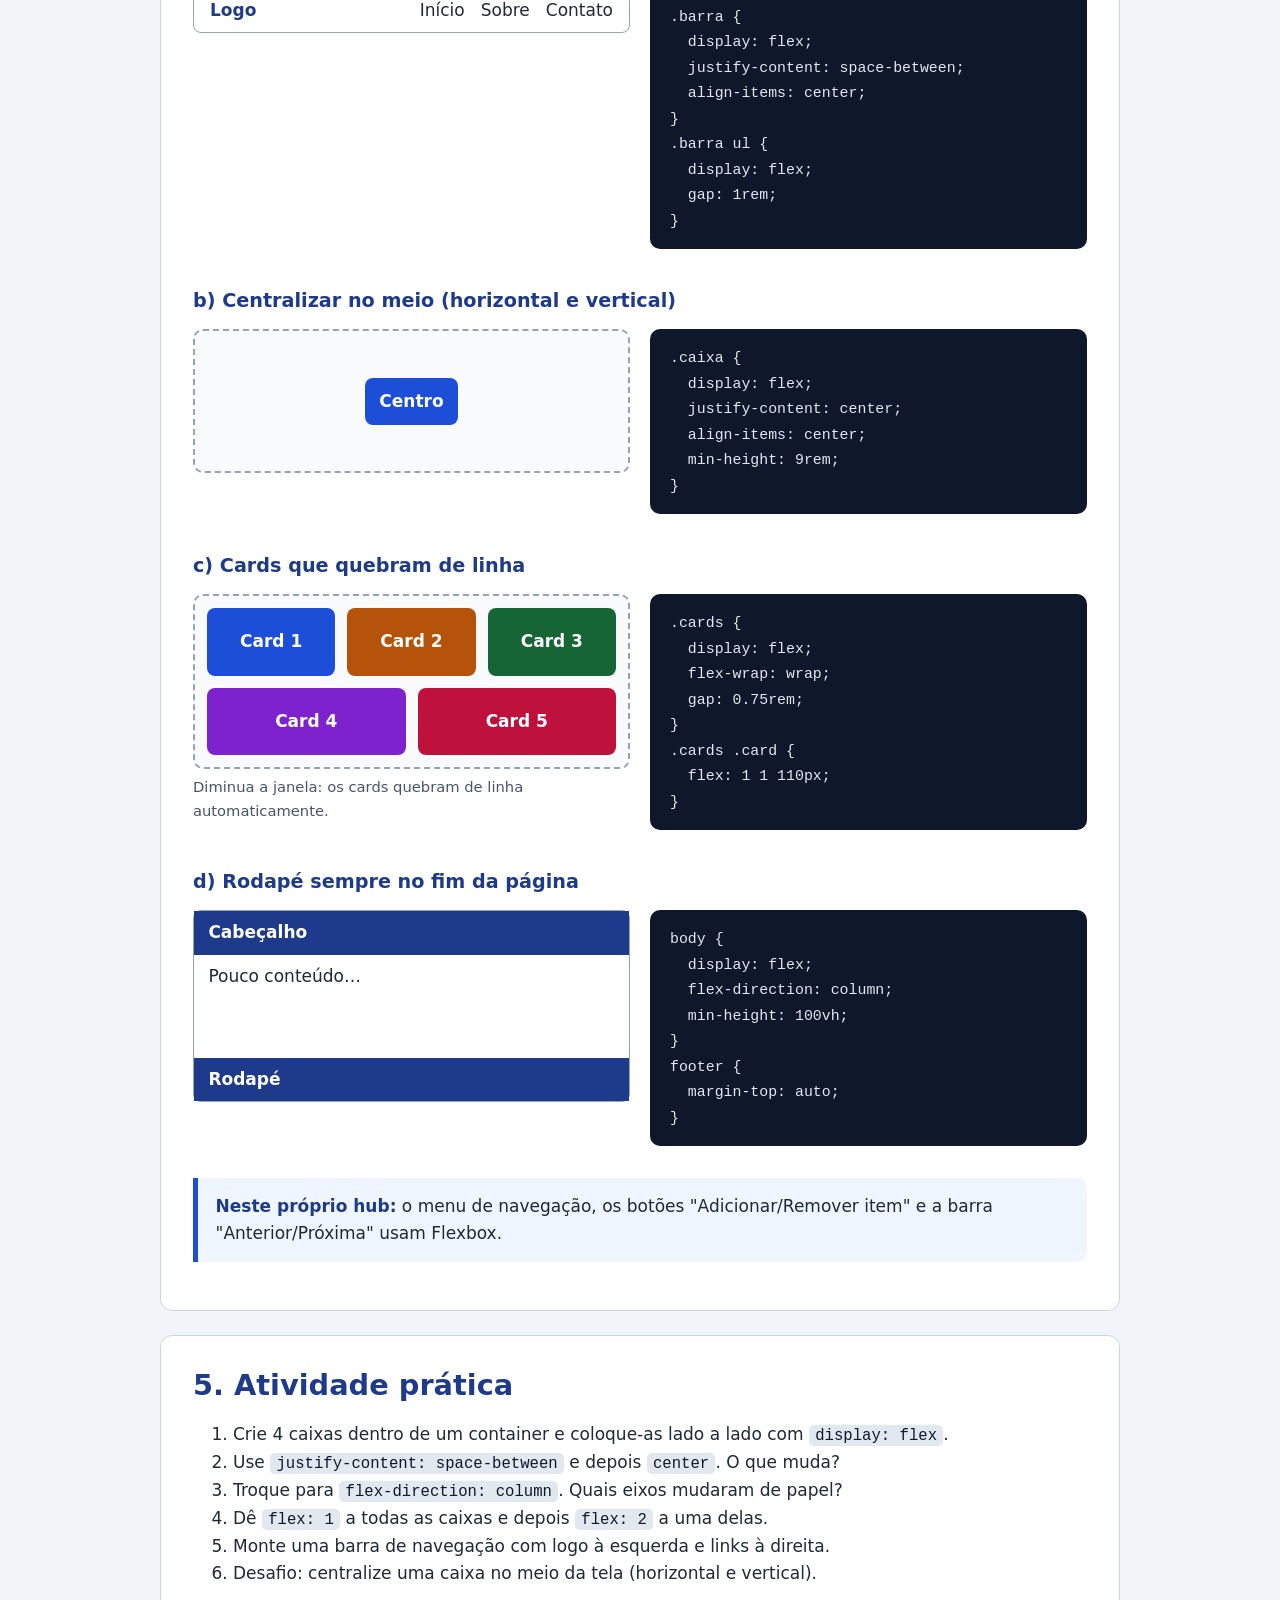
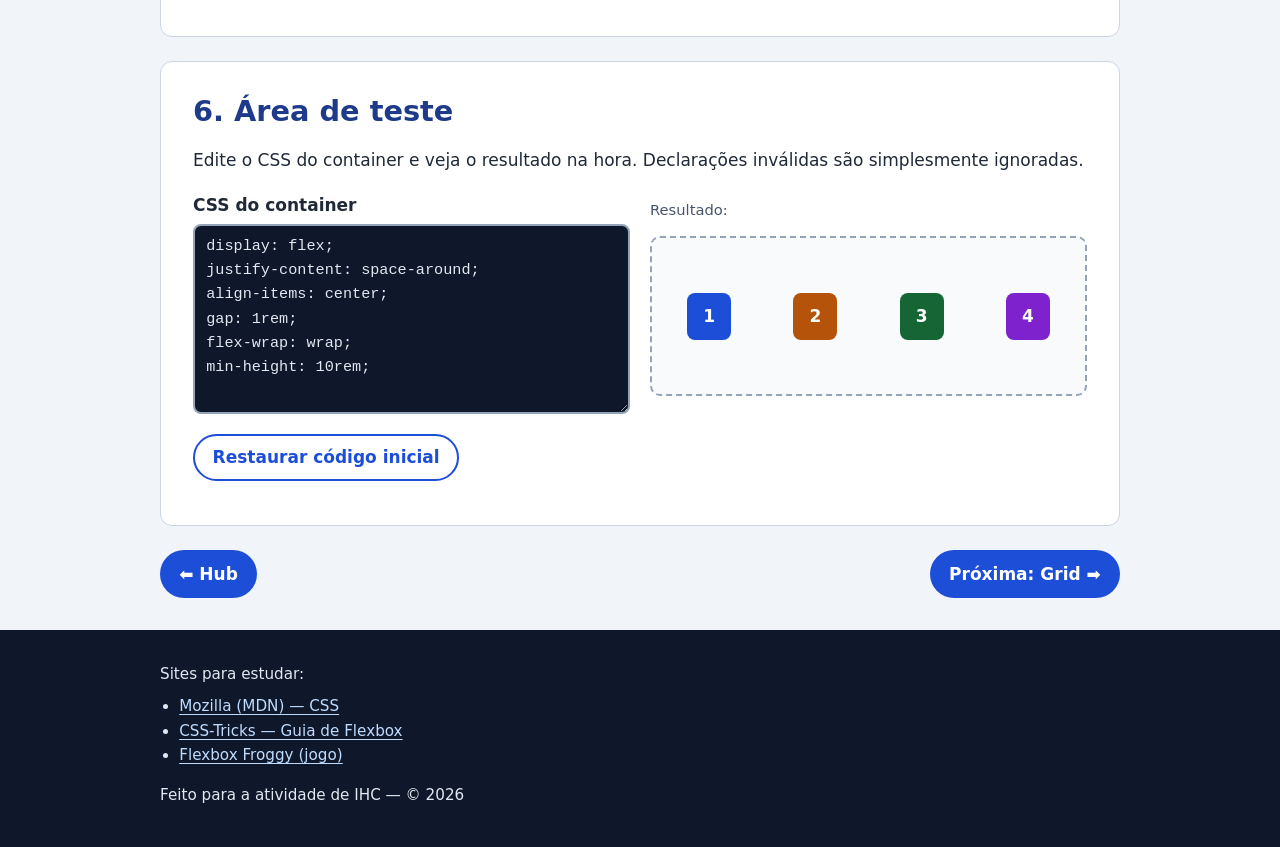
==== commit 96d48a04: "flexboxhtml" ====
--- a/flexbox.html
+++ b/flexbox.html
@@ -355,7 +355,7 @@
 
     <!-- 6 -->
     <section class="secao" id="teste" aria-labelledby="t-teste">
-      <h2 id="t-teste">6. Área de teste</h2>
+     <h2 id="t-teste">6. Área de teste</h2>
       <p>Edite o CSS do container e veja o resultado na hora. Declarações inválidas são simplesmente ignoradas.</p>
       <div class="teste">
         <div>
--- a/flexbox.css
+++ b/flexbox.css
@@ -1,39 +1,33 @@
-/* Flexbox — estilos das demonstrações desta página */
 
-/* Sem flex: itens em bloco, um embaixo do outro */
 .f-sem { display: block; }
 .f-sem .item { margin-bottom: 0.5rem; }
 .f-sem .item:last-child { margin-bottom: 0; }
 
-/* Com flex: itens lado a lado */
+
 .f-linha { display: flex; gap: 0.5rem; }
 
-/* Alturas diferentes para ver align-items / align-self */
+
 .f-alturas { display: flex; gap: 0.5rem; align-items: flex-start; min-height: 9rem; }
 .f-alturas .alto  { padding-block: 2rem; }
 .f-alturas .medio { padding-block: 1rem; }
 
-/* flex-grow: itens dividem o espaço sobrante */
+
 .f-grow { display: flex; gap: 0.5rem; }
 .f-grow .item:nth-child(1) { flex: 0 0 auto; }
 .f-grow .item:nth-child(2) { flex: 1; }
 .f-grow .item:nth-child(3) { flex: 2; }
 
-/* flex-basis + shrink */
 .f-basis { display: flex; gap: 0.5rem; }
 .f-basis .item { flex: 1 1 140px; }
 
-/* order e align-self */
 .f-order { display: flex; gap: 0.5rem; min-height: 8rem; }
 .f-order .item:nth-child(1) { order: 3; }
 .f-order .item:nth-child(2) { order: 1; align-self: flex-end; }
 .f-order .item:nth-child(3) { order: 2; align-self: center; }
 
-/* margin: auto empurra o item para o lado */
 .f-margem { display: flex; gap: 0.5rem; }
 .f-margem .item:last-child { margin-left: auto; }
 
-/* Aplicação 1: barra de navegação */
 .f-nav {
   display: flex;
   justify-content: space-between;
@@ -47,7 +41,6 @@
 .f-nav strong { color: #1e3a8a; }
 .f-nav ul { display: flex; gap: 1rem; list-style: none; margin: 0; padding: 0; }
 
-/* Aplicação 2: centralizar no meio da caixa */
 .f-centro {
   display: flex;
   justify-content: center;
@@ -55,15 +48,12 @@
   min-height: 9rem;
 }
 
-/* Aplicação 3: cards que quebram de linha */
 .f-cards { display: flex; flex-wrap: wrap; gap: 0.75rem; }
 .f-cards .item { flex: 1 1 110px; padding-block: 1.25rem; }
 
-/* Aplicação 4: rodapé empurrado para o fim */
 .f-pagina { display: flex; flex-direction: column; min-height: 12rem; background: #fff; border: 1px solid #94a3b8; border-radius: 8px; }
 .f-pagina .topo-mini, .f-pagina .rodape-mini { background: #1e3a8a; color: #fff; padding: 0.5rem 0.9rem; font-weight: 700; }
 .f-pagina .conteudo-mini { padding: 0.5rem 0.9rem; }
 .f-pagina .rodape-mini { margin-top: auto; }
 
-/* Playground: itens um pouco maiores para o wrap aparecer */
 .demo[data-alvo] .item { min-width: 5.5rem; }
